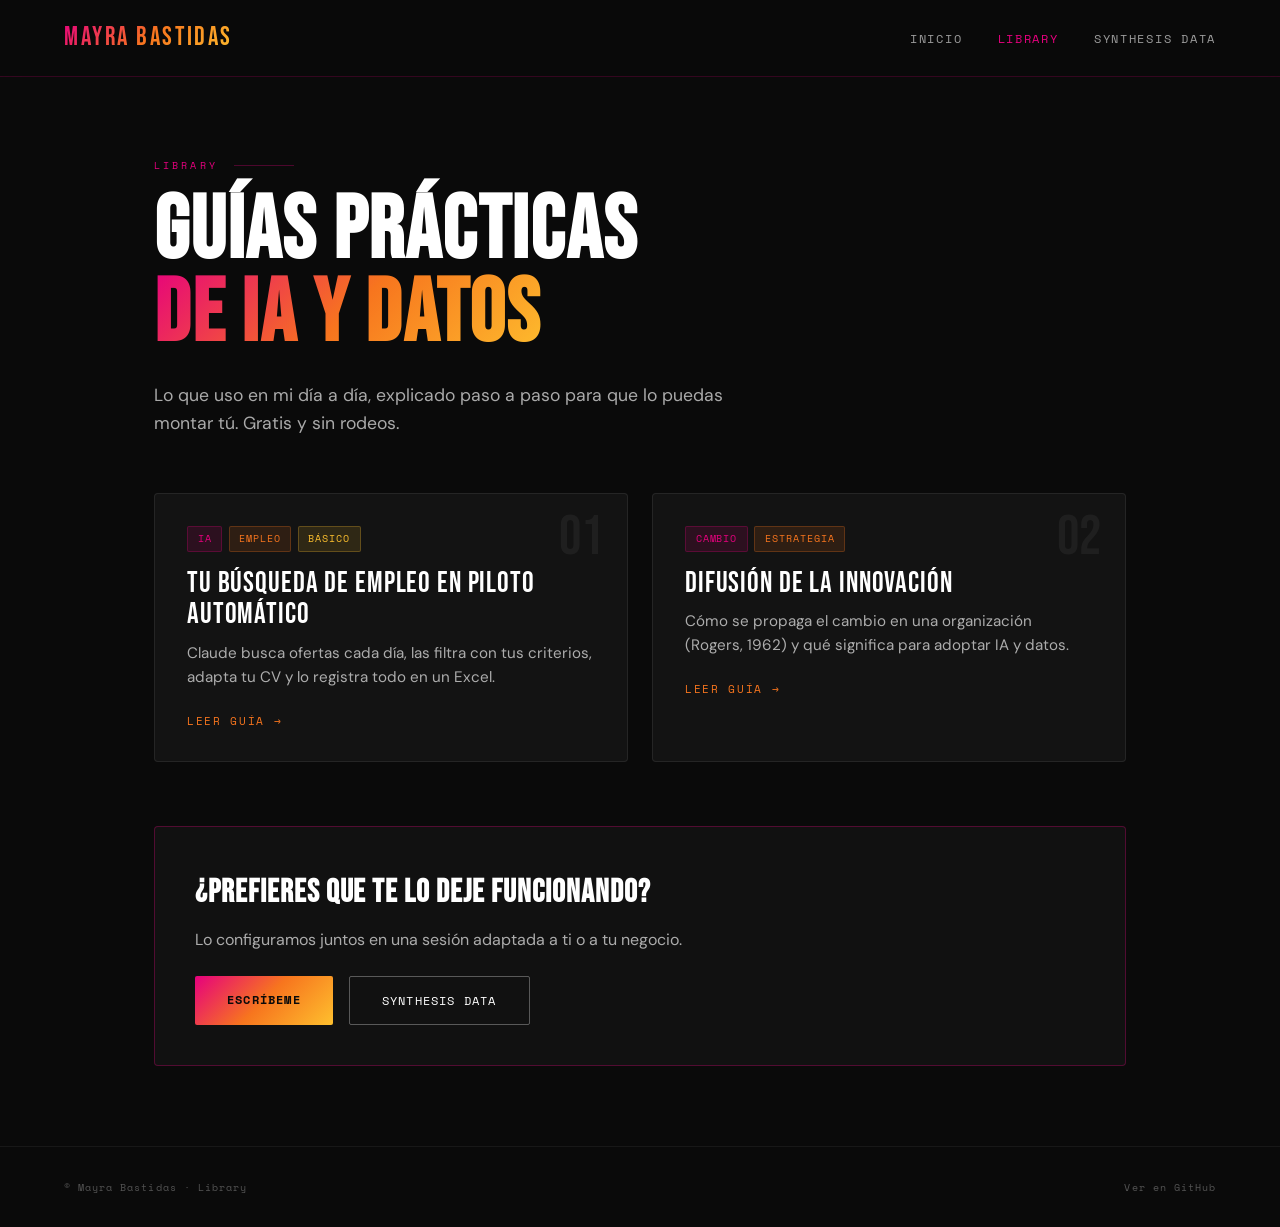
==== index.html @ ebf168b8 "Library: portada, visor de guías y guía de búsqueda de empleo con IA Co-Authored-By: Claude Opus 5.5" ====
<!DOCTYPE html>
<html lang="es">
<head>
  <meta charset="UTF-8" />
  <meta name="viewport" content="width=device-width, initial-scale=1.0" />
  <title>Library | Mayra Bastidas</title>
  <meta name="description" content="Guías prácticas y gratuitas de IA, datos y cambio para personas y pymes." />
  <link href="https://fonts.googleapis.com/css2?family=Bebas+Neue&family=Space+Mono:wght@400;700&family=DM+Sans:wght@300;400;500&display=swap" rel="stylesheet" />
  <link rel="stylesheet" href="assets/style.css" />
</head>
<body>
  <nav>
    <a class="nav-logo" href="https://mayramb.github.io/">Mayra Bastidas</a>
    <ul>
      <li><a href="https://mayramb.github.io/">Inicio</a></li>
      <li><a class="active" href="./">Library</a></li>
      <li><a href="https://synthesis-data.com">Synthesis Data</a></li>
    </ul>
  </nav>

  <main class="wrap">
    <div class="section-label">Library</div>
    <h1 class="big">Guías prácticas<br><span>de IA y datos</span></h1>
    <p class="lead">Lo que uso en mi día a día, explicado paso a paso para que lo puedas montar tú. Gratis y sin rodeos.</p>

    <div class="grid" id="catalogo"></div>

    <section class="cta">
      <h3>¿Prefieres que te lo deje funcionando?</h3>
      <p>Lo configuramos juntos en una sesión adaptada a ti o a tu negocio.</p>
      <div class="btns">
        <a class="btn btn-primary" href="mailto:mayra.bastidas@synthesis-data.com?subject=Quiero%20montarlo%20contigo">Escríbeme</a>
        <a class="btn btn-outline" href="https://synthesis-data.com">Synthesis Data</a>
      </div>
    </section>
  </main>

  <footer>
    <p>© Mayra Bastidas · Library</p>
    <a href="https://github.com/mayramb/library">Ver en GitHub</a>
  </footer>

  <script>
    const colores = ['', 'orange', 'yellow'];
    fetch('catalogo.json').then(r => r.json()).then(items => {
      document.getElementById('catalogo').innerHTML = items.map((g, i) => `
        <a class="card" href="${g.link}">
          <div class="card-num">${String(i + 1).padStart(2, '0')}</div>
          <div class="tags">${g.etiquetas.map((t, j) => `<span class="tag ${colores[j % 3]}">${t}</span>`).join('')}</div>
          <div class="card-title">${g.titulo}</div>
          <p>${g.descripcion}</p>
          <div class="card-go">Leer guía →</div>
        </a>`).join('');
    });
  </script>
</body>
</html>
---- assets/style.css ----
/* Library · Mayra Bastidas — mismo sistema visual que mayramb.github.io */
:root {
  --fuchsia: #E6007E;
  --orange: #F7751E;
  --yellow: #FEC02E;
  --black: #0A0A0A;
  --white: #FFFFFF;
  --muted: rgba(255,255,255,0.65);
  --line: rgba(255,255,255,0.08);
  --gradient: linear-gradient(135deg, var(--fuchsia), var(--orange), var(--yellow));
}
*, *::before, *::after { box-sizing: border-box; margin: 0; padding: 0; }
html { scroll-behavior: smooth; }
body { background: var(--black); color: var(--white); font-family: 'DM Sans', sans-serif; line-height: 1.6; }

/* NAV */
nav { position: sticky; top: 0; z-index: 10; display: flex; justify-content: space-between; align-items: center;
  padding: 1.1rem 4rem; background: rgba(10,10,10,0.88); backdrop-filter: blur(12px);
  border-bottom: 1px solid rgba(230,0,126,0.2); }
.nav-logo { font-family: 'Bebas Neue', sans-serif; font-size: 1.6rem; letter-spacing: 0.1em; text-decoration: none;
  background: var(--gradient); -webkit-background-clip: text; -webkit-text-fill-color: transparent; background-clip: text; }
nav ul { list-style: none; display: flex; gap: 2.2rem; }
nav ul a { color: rgba(255,255,255,0.6); text-decoration: none; font-family: 'Space Mono', monospace;
  font-size: 0.72rem; letter-spacing: 0.15em; text-transform: uppercase; }
nav ul a:hover, nav ul a.active { color: var(--fuchsia); }

/* LAYOUT */
.wrap { max-width: 1100px; margin: 0 auto; padding: 5rem 4rem; }
.wrap.narrow { max-width: 820px; }
.section-label { font-family: 'Space Mono', monospace; font-size: 0.65rem; letter-spacing: 0.3em; text-transform: uppercase;
  color: var(--fuchsia); margin-bottom: 1rem; display: flex; align-items: center; gap: 1rem; }
.section-label::after { content: ''; height: 1px; width: 60px; background: rgba(230,0,126,0.3); }
h1.big { font-family: 'Bebas Neue', sans-serif; font-size: clamp(3rem, 7vw, 5.5rem); line-height: 0.95; letter-spacing: 0.02em; }
h1.big span { background: var(--gradient); -webkit-background-clip: text; -webkit-text-fill-color: transparent; background-clip: text; }
.lead { color: var(--muted); font-size: 1.1rem; max-width: 620px; margin: 1.5rem 0 3.5rem; }

/* CARDS */
.grid { display: grid; grid-template-columns: repeat(auto-fit, minmax(300px, 1fr)); gap: 1.5rem; }
.card { display: block; text-decoration: none; color: inherit; background: rgba(255,255,255,0.04); border: 1px solid var(--line);
  border-radius: 4px; padding: 2rem; position: relative; overflow: hidden; transition: all 0.3s; }
.card::before { content: ''; position: absolute; top: 0; left: 0; right: 0; height: 2px; background: var(--gradient);
  transform: scaleX(0); transform-origin: left; transition: transform 0.3s; }
.card:hover { border-color: rgba(230,0,126,0.3); transform: translateY(-4px); box-shadow: 0 20px 40px rgba(0,0,0,0.4); }
.card:hover::before { transform: scaleX(1); }
.card-num { font-family: 'Bebas Neue', sans-serif; font-size: 3.5rem; color: rgba(255,255,255,0.05); position: absolute; top: 1rem; right: 1.5rem; line-height: 1; }
.card-title { font-family: 'Bebas Neue', sans-serif; font-size: 1.8rem; letter-spacing: 0.03em; line-height: 1.1; margin: 1rem 0 0.6rem; }
.card p { color: var(--muted); font-size: 0.95rem; }
.card-go { margin-top: 1.4rem; font-family: 'Space Mono', monospace; font-size: 0.7rem; letter-spacing: 0.15em; text-transform: uppercase; color: var(--orange); }
.tags { display: flex; flex-wrap: wrap; gap: 0.4rem; }
.tag { font-family: 'Space Mono', monospace; font-size: 0.6rem; letter-spacing: 0.1em; text-transform: uppercase; padding: 0.25rem 0.6rem;
  border-radius: 2px; background: rgba(230,0,126,0.12); color: var(--fuchsia); border: 1px solid rgba(230,0,126,0.25); }
.tag.orange { background: rgba(247,117,30,0.12); color: var(--orange); border-color: rgba(247,117,30,0.25); }
.tag.yellow { background: rgba(254,192,46,0.12); color: var(--yellow); border-color: rgba(254,192,46,0.25); }

/* BUTTONS */
.btn { display: inline-block; padding: 0.85rem 2rem; font-family: 'Space Mono', monospace; font-size: 0.75rem; letter-spacing: 0.1em;
  text-transform: uppercase; text-decoration: none; border-radius: 2px; transition: all 0.25s; cursor: pointer; border: none; }
.btn-primary { background: var(--gradient); color: var(--black); font-weight: 700; }
.btn-primary:hover { transform: translateY(-2px); box-shadow: 0 8px 30px rgba(230,0,126,0.4); }
.btn-outline { background: transparent; color: var(--white); border: 1px solid rgba(255,255,255,0.3); }
.btn-outline:hover { border-color: var(--fuchsia); color: var(--fuchsia); }

/* CTA */
.cta { margin-top: 4rem; padding: 2.5rem; border-radius: 4px; position: relative; background: rgba(255,255,255,0.03); border: 1px solid rgba(230,0,126,0.3); }
.cta h3 { font-family: 'Bebas Neue', sans-serif; font-size: 2rem; letter-spacing: 0.03em; margin-bottom: 0.5rem; }
.cta p { color: var(--muted); margin-bottom: 1.5rem; }
.cta .btns { display: flex; gap: 1rem; flex-wrap: wrap; }

/* GUIDE CONTENT (markdown renderizado) */
.doc h1 { font-family: 'Bebas Neue', sans-serif; font-size: clamp(2.6rem, 6vw, 4rem); line-height: 1; letter-spacing: 0.02em; margin-bottom: 1rem; }
.doc h2 { font-family: 'Bebas Neue', sans-serif; font-size: 2.2rem; letter-spacing: 0.03em; margin: 3rem 0 1rem; color: var(--white); }
.doc h3 { font-family: 'Space Mono', monospace; font-size: 0.95rem; color: var(--orange); margin: 2.2rem 0 0.7rem; }
.doc p, .doc li { color: rgba(255,255,255,0.82); }
.doc p { margin: 0.8rem 0; }
.doc ul, .doc ol { margin: 0.8rem 0 0.8rem 1.4rem; }
.doc li { margin: 0.35rem 0; }
.doc strong { color: var(--white); }
.doc a { color: var(--fuchsia); }
.doc hr { border: none; height: 1px; background: var(--line); margin: 2.5rem 0; }
.doc blockquote { border-left: 3px solid var(--fuchsia); background: rgba(230,0,126,0.06); padding: 0.8rem 1.2rem; margin: 1.2rem 0; border-radius: 0 4px 4px 0; }
.doc blockquote p { margin: 0; }
.doc table { width: 100%; border-collapse: collapse; margin: 1.2rem 0; font-size: 0.92rem; display: block; overflow-x: auto; }
.doc th { font-family: 'Space Mono', monospace; font-size: 0.7rem; letter-spacing: 0.1em; text-transform: uppercase; color: var(--yellow); text-align: left; }
.doc th, .doc td { padding: 0.65rem 0.8rem; border-bottom: 1px solid var(--line); vertical-align: top; }
.doc code { font-family: 'Space Mono', monospace; font-size: 0.85em; background: rgba(255,255,255,0.07); padding: 0.1rem 0.35rem; border-radius: 2px; }
.doc pre { position: relative; background: #141414; border: 1px solid var(--line); border-radius: 4px; padding: 1.2rem; margin: 1.2rem 0; overflow-x: auto; }
.doc pre code { background: none; padding: 0; font-size: 0.8rem; line-height: 1.55; white-space: pre-wrap; }
.copy-btn { position: absolute; top: 0.6rem; right: 0.6rem; font-family: 'Space Mono', monospace; font-size: 0.6rem; letter-spacing: 0.1em;
  text-transform: uppercase; padding: 0.35rem 0.7rem; background: var(--fuchsia); color: var(--white); border: none; border-radius: 2px; cursor: pointer; }
.back { display: inline-block; margin-bottom: 2rem; font-family: 'Space Mono', monospace; font-size: 0.7rem; letter-spacing: 0.15em;
  text-transform: uppercase; color: rgba(255,255,255,0.5); text-decoration: none; }
.back:hover { color: var(--fuchsia); }

footer { padding: 2rem 4rem; border-top: 1px solid rgba(255,255,255,0.06); display: flex; justify-content: space-between; flex-wrap: wrap; gap: 1rem; }
footer p, footer a { font-family: 'Space Mono', monospace; font-size: 0.65rem; color: rgba(255,255,255,0.3); letter-spacing: 0.1em; text-decoration: none; }
footer a:hover { color: var(--fuchsia); }

@media (max-width: 760px) {
  nav { padding: 1rem 1.4rem; } nav ul { gap: 1.2rem; }
  .wrap { padding: 3rem 1.4rem; } footer { padding: 1.5rem 1.4rem; }
}
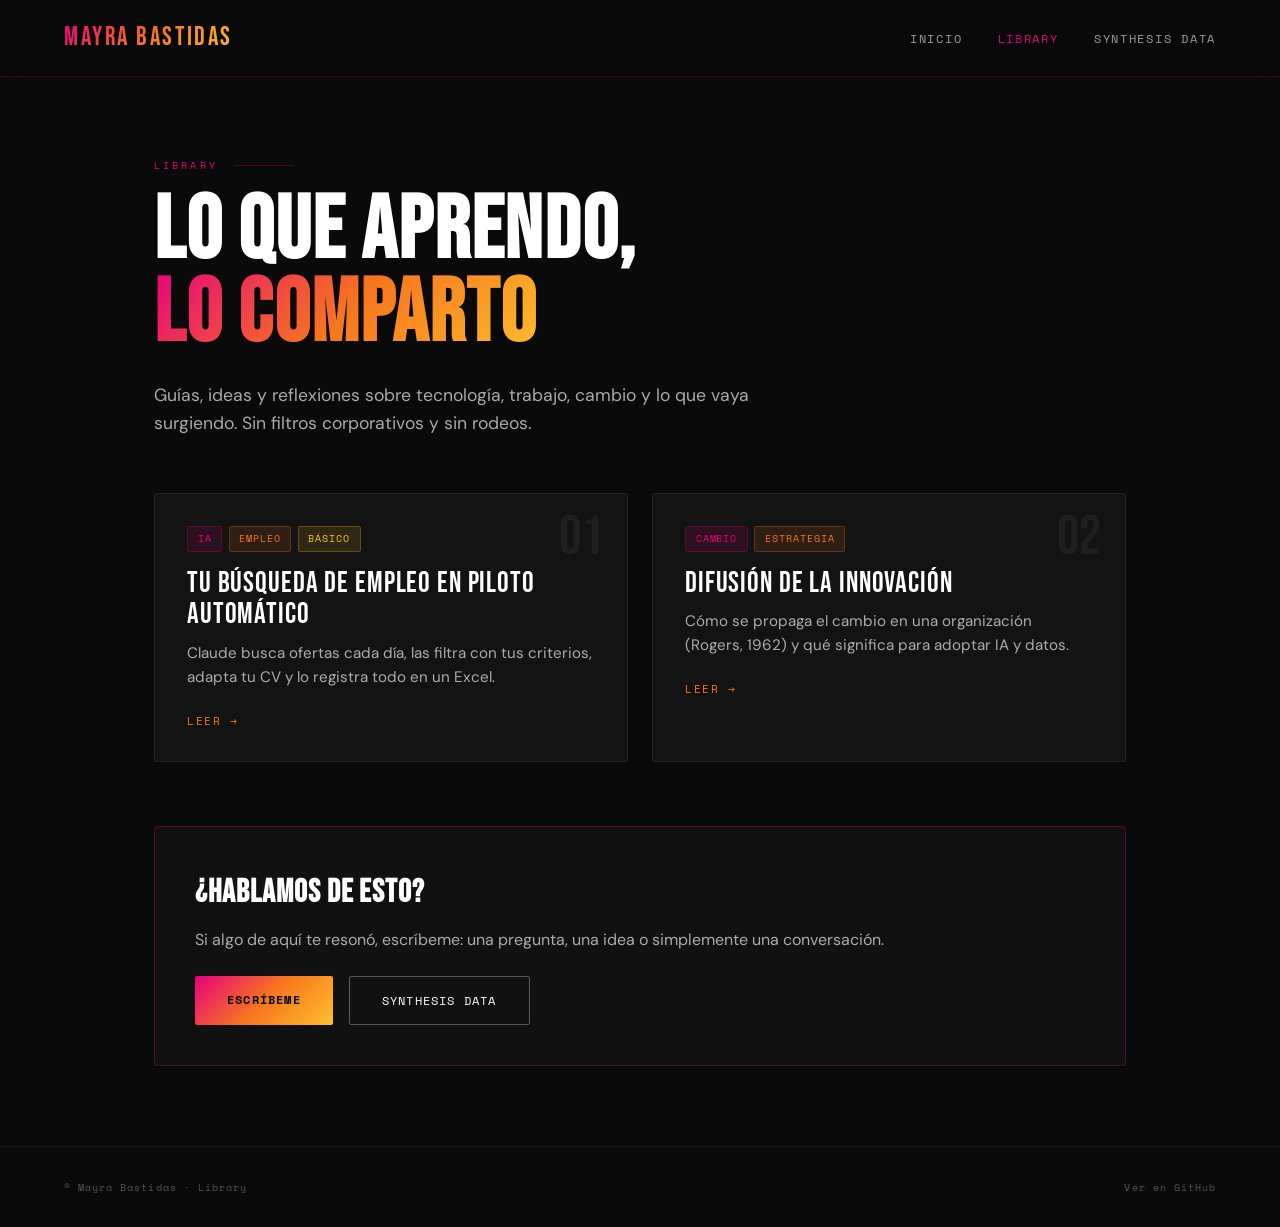
==== commit 352906b9: "Título más amplio y llamada a la acción conversacional Co-Authored-By: Claude Opus 5.5 <noreply@anth" ====
--- a/index.html
+++ b/index.html
@@ -4,7 +4,7 @@
   <meta charset="UTF-8" />
   <meta name="viewport" content="width=device-width, initial-scale=1.0" />
   <title>Library | Mayra Bastidas</title>
-  <meta name="description" content="Guías prácticas y gratuitas de IA, datos y cambio para personas y pymes." />
+  <meta name="description" content="Guías, ideas y reflexiones de Mayra Bastidas sobre tecnología, trabajo y cambio." />
   <link href="https://fonts.googleapis.com/css2?family=Bebas+Neue&family=Space+Mono:wght@400;700&family=DM+Sans:wght@300;400;500&display=swap" rel="stylesheet" />
   <link rel="stylesheet" href="assets/style.css" />
 </head>
@@ -20,16 +20,16 @@
 
   <main class="wrap">
     <div class="section-label">Library</div>
-    <h1 class="big">Guías prácticas<br><span>de IA y datos</span></h1>
-    <p class="lead">Lo que uso en mi día a día, explicado paso a paso para que lo puedas montar tú. Gratis y sin rodeos.</p>
+    <h1 class="big">Lo que aprendo,<br><span>lo comparto</span></h1>
+    <p class="lead">Guías, ideas y reflexiones sobre tecnología, trabajo, cambio y lo que vaya surgiendo. Sin filtros corporativos y sin rodeos.</p>
 
     <div class="grid" id="catalogo"></div>
 
     <section class="cta">
-      <h3>¿Prefieres que te lo deje funcionando?</h3>
-      <p>Lo configuramos juntos en una sesión adaptada a ti o a tu negocio.</p>
+      <h3>¿Hablamos de esto?</h3>
+      <p>Si algo de aquí te resonó, escríbeme: una pregunta, una idea o simplemente una conversación.</p>
       <div class="btns">
-        <a class="btn btn-primary" href="mailto:mayra.bastidas@synthesis-data.com?subject=Quiero%20montarlo%20contigo">Escríbeme</a>
+        <a class="btn btn-primary" href="mailto:mayra.bastidas@synthesis-data.com?subject=Hablemos">Escríbeme</a>
         <a class="btn btn-outline" href="https://synthesis-data.com">Synthesis Data</a>
       </div>
     </section>
@@ -49,7 +49,7 @@
           <div class="tags">${g.etiquetas.map((t, j) => `<span class="tag ${colores[j % 3]}">${t}</span>`).join('')}</div>
           <div class="card-title">${g.titulo}</div>
           <p>${g.descripcion}</p>
-          <div class="card-go">Leer guía →</div>
+          <div class="card-go">Leer →</div>
         </a>`).join('');
     });
   </script>
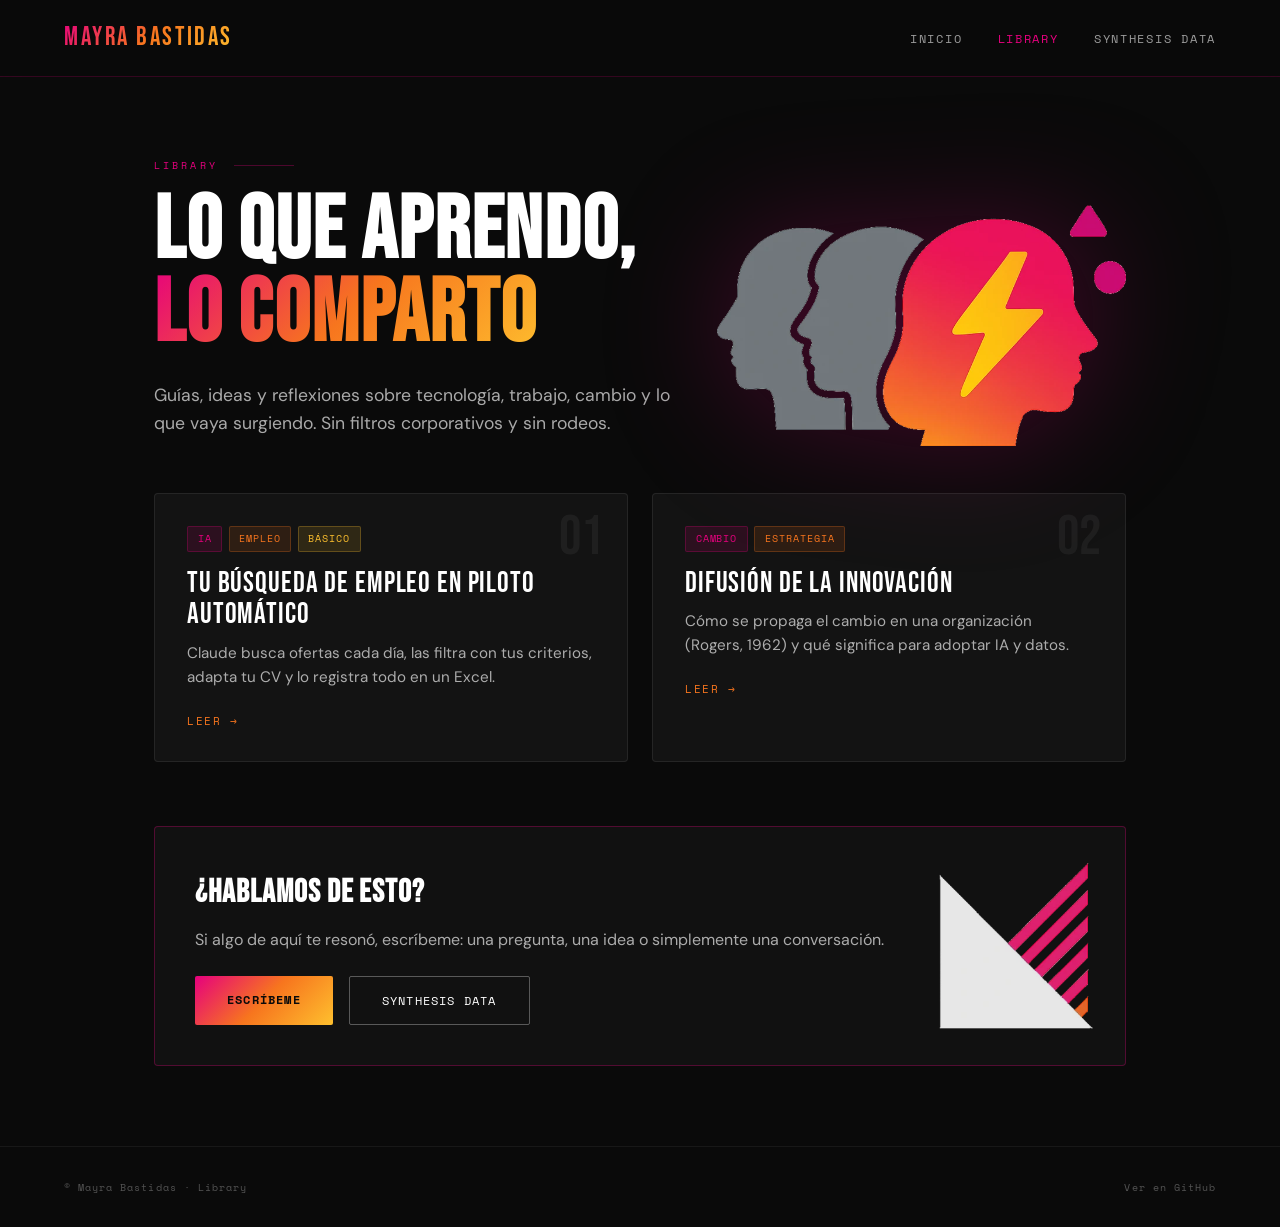
==== commit 21cd8c15: "Logos: cabezas en portada, marca Unmask Diversity en la llamada a la acción, favicon Co-Authored-By:" ====
--- a/index.html
+++ b/index.html
@@ -6,6 +6,7 @@
   <title>Library | Mayra Bastidas</title>
   <meta name="description" content="Guías, ideas y reflexiones de Mayra Bastidas sobre tecnología, trabajo y cambio." />
   <link href="https://fonts.googleapis.com/css2?family=Bebas+Neue&family=Space+Mono:wght@400;700&family=DM+Sans:wght@300;400;500&display=swap" rel="stylesheet" />
+  <link rel="icon" type="image/png" href="assets/img/favicon.png" />
   <link rel="stylesheet" href="assets/style.css" />
 </head>
 <body>
@@ -19,13 +20,19 @@
   </nav>
 
   <main class="wrap">
-    <div class="section-label">Library</div>
-    <h1 class="big">Lo que aprendo,<br><span>lo comparto</span></h1>
-    <p class="lead">Guías, ideas y reflexiones sobre tecnología, trabajo, cambio y lo que vaya surgiendo. Sin filtros corporativos y sin rodeos.</p>
+    <header class="hero">
+      <div>
+        <div class="section-label">Library</div>
+        <h1 class="big">Lo que aprendo,<br><span>lo comparto</span></h1>
+        <p class="lead">Guías, ideas y reflexiones sobre tecnología, trabajo, cambio y lo que vaya surgiendo. Sin filtros corporativos y sin rodeos.</p>
+      </div>
+      <img class="hero-img" src="assets/img/cabezas.webp" alt="Tres perfiles de cabezas; el último, en degradado fucsia-naranja con un rayo" />
+    </header>
 
     <div class="grid" id="catalogo"></div>
 
     <section class="cta">
+      <img class="cta-marca" src="assets/img/unmask-marca.webp" alt="" aria-hidden="true" />
       <h3>¿Hablamos de esto?</h3>
       <p>Si algo de aquí te resonó, escríbeme: una pregunta, una idea o simplemente una conversación.</p>
       <div class="btns">
--- a/assets/style.css
+++ b/assets/style.css
@@ -34,6 +34,11 @@
 h1.big span { background: var(--gradient); -webkit-background-clip: text; -webkit-text-fill-color: transparent; background-clip: text; }
 .lead { color: var(--muted); font-size: 1.1rem; max-width: 620px; margin: 1.5rem 0 3.5rem; }
 
+/* HERO */
+.hero { display: grid; grid-template-columns: 1.3fr 1fr; align-items: center; gap: 2rem; }
+.hero .lead { margin-bottom: 3.5rem; }
+.hero-img { width: 100%; max-width: 420px; justify-self: end; filter: drop-shadow(0 0 60px rgba(230,0,126,0.25)); }
+
 /* CARDS */
 .grid { display: grid; grid-template-columns: repeat(auto-fit, minmax(300px, 1fr)); gap: 1.5rem; }
 .card { display: block; text-decoration: none; color: inherit; background: rgba(255,255,255,0.04); border: 1px solid var(--line);
@@ -62,6 +67,8 @@
 
 /* CTA */
 .cta { margin-top: 4rem; padding: 2.5rem; border-radius: 4px; position: relative; background: rgba(255,255,255,0.03); border: 1px solid rgba(230,0,126,0.3); }
+.cta { overflow: hidden; }
+.cta-marca { position: absolute; right: 2rem; top: 50%; transform: translateY(-50%); height: 70%; opacity: 0.9; pointer-events: none; }
 .cta h3 { font-family: 'Bebas Neue', sans-serif; font-size: 2rem; letter-spacing: 0.03em; margin-bottom: 0.5rem; }
 .cta p { color: var(--muted); margin-bottom: 1.5rem; }
 .cta .btns { display: flex; gap: 1rem; flex-wrap: wrap; }
@@ -96,6 +103,8 @@
 footer a:hover { color: var(--fuchsia); }
 
 @media (max-width: 760px) {
+  .hero { grid-template-columns: 1fr; } .hero-img { justify-self: start; max-width: 260px; margin-bottom: 2rem; order: -1; }
+  .cta-marca { height: 40%; top: 1.5rem; transform: none; opacity: 0.25; }
   nav { padding: 1rem 1.4rem; } nav ul { gap: 1.2rem; }
   .wrap { padding: 3rem 1.4rem; } footer { padding: 1.5rem 1.4rem; }
 }
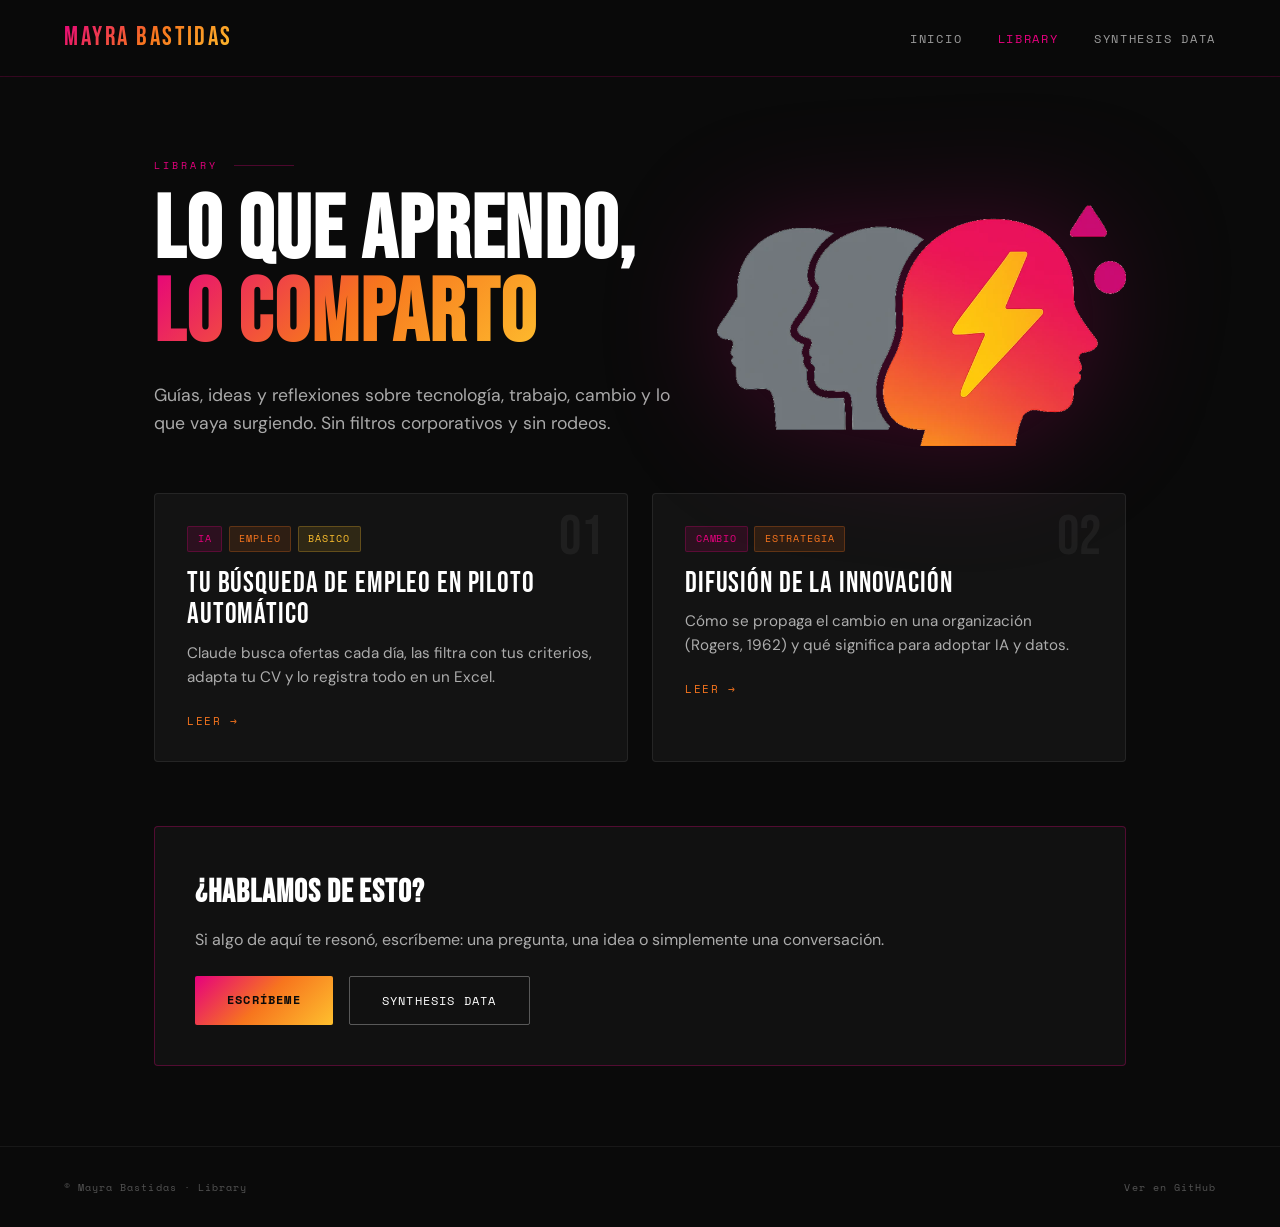
==== commit a76eb407: "Quita la marca del triángulo Co-Authored-By: Claude Opus 5.5 <noreply@anthropic.com> Claude-Session:" ====
--- a/index.html
+++ b/index.html
@@ -32,7 +32,6 @@
     <div class="grid" id="catalogo"></div>
 
     <section class="cta">
-      <img class="cta-marca" src="assets/img/unmask-marca.webp" alt="" aria-hidden="true" />
       <h3>¿Hablamos de esto?</h3>
       <p>Si algo de aquí te resonó, escríbeme: una pregunta, una idea o simplemente una conversación.</p>
       <div class="btns">
--- a/assets/style.css
+++ b/assets/style.css
@@ -68,7 +68,6 @@
 /* CTA */
 .cta { margin-top: 4rem; padding: 2.5rem; border-radius: 4px; position: relative; background: rgba(255,255,255,0.03); border: 1px solid rgba(230,0,126,0.3); }
 .cta { overflow: hidden; }
-.cta-marca { position: absolute; right: 2rem; top: 50%; transform: translateY(-50%); height: 70%; opacity: 0.9; pointer-events: none; }
 .cta h3 { font-family: 'Bebas Neue', sans-serif; font-size: 2rem; letter-spacing: 0.03em; margin-bottom: 0.5rem; }
 .cta p { color: var(--muted); margin-bottom: 1.5rem; }
 .cta .btns { display: flex; gap: 1rem; flex-wrap: wrap; }
@@ -104,7 +103,7 @@
 
 @media (max-width: 760px) {
   .hero { grid-template-columns: 1fr; } .hero-img { justify-self: start; max-width: 260px; margin-bottom: 2rem; order: -1; }
-  .cta-marca { height: 40%; top: 1.5rem; transform: none; opacity: 0.25; }
+
   nav { padding: 1rem 1.4rem; } nav ul { gap: 1.2rem; }
   .wrap { padding: 3rem 1.4rem; } footer { padding: 1.5rem 1.4rem; }
 }
